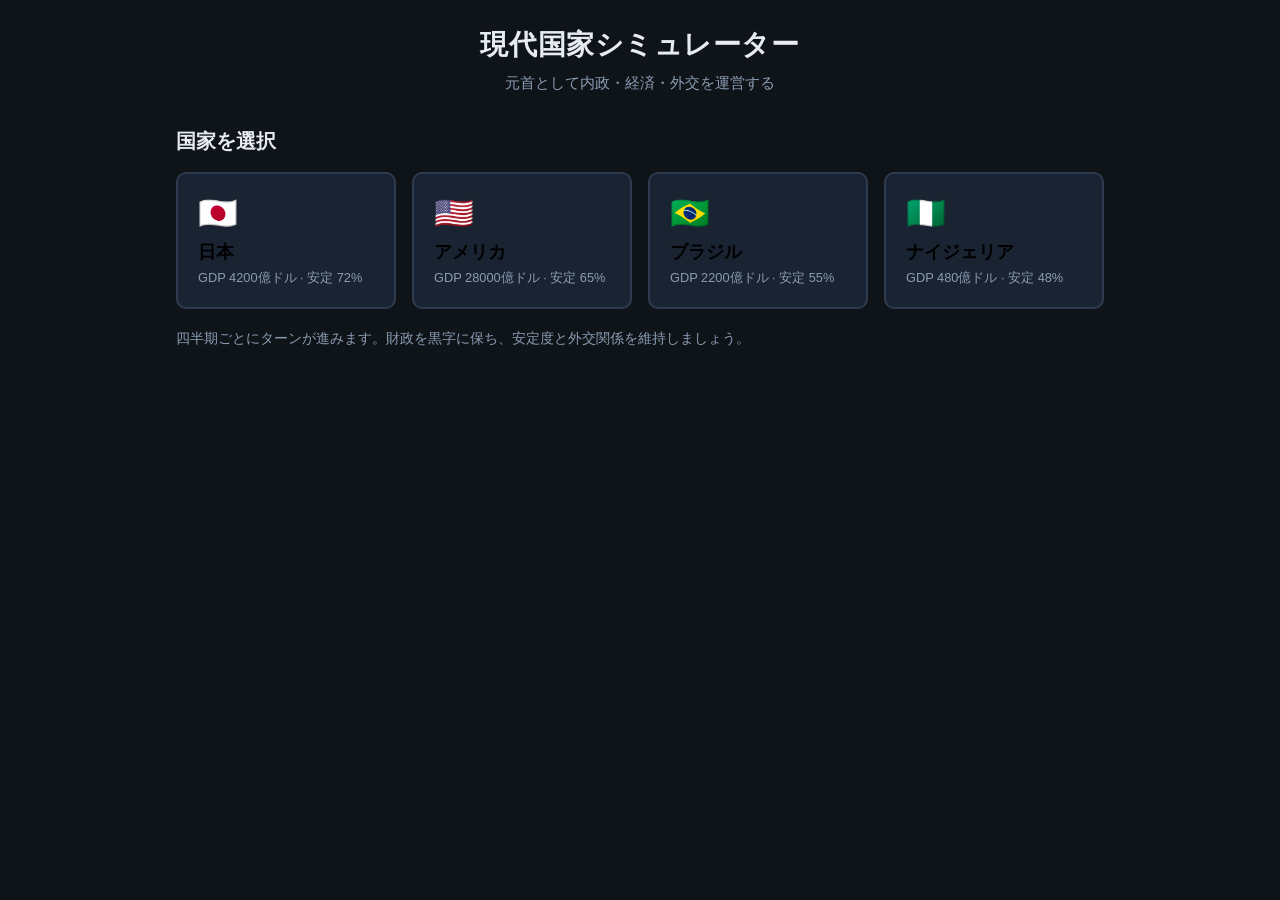
==== index.html @ 787380d3 "Add simple modern nation management browser game Victoria 3-inspired turn-based game with domestic p" ====
<!DOCTYPE html>
<html lang="ja">
<head>
  <meta charset="UTF-8">
  <meta name="viewport" content="width=device-width, initial-scale=1.0">
  <title>現代国家シミュレーター</title>
  <link rel="stylesheet" href="css/style.css">
</head>
<body>
  <div id="app">
    <header>
      <h1>現代国家シミュレーター</h1>
      <p class="subtitle">元首として内政・経済・外交を運営する</p>
    </header>

    <section id="screen-start" class="screen active">
      <h2>国家を選択</h2>
      <div id="country-select" class="country-grid"></div>
      <p class="hint">四半期ごとにターンが進みます。財政を黒字に保ち、安定度と外交関係を維持しましょう。</p>
    </section>

    <section id="screen-game" class="screen">
      <div class="top-bar">
        <div class="nation-info">
          <span id="player-flag" class="flag"></span>
          <strong id="player-name"></strong>
          <span id="turn-label" class="turn"></span>
        </div>
        <button type="button" id="btn-next-turn" class="btn primary">次の四半期へ</button>
      </div>

      <div class="stats-grid" id="stats-grid"></div>

      <div class="panels">
        <article class="panel">
          <h3>内政・経済</h3>
          <div class="policy-row">
            <label>税率 <span id="tax-value"></span>%</label>
            <input type="range" id="tax-rate" min="5" max="45" step="1">
          </div>
          <div class="actions">
            <button type="button" class="btn" data-action="invest-industry">産業投資 (−50億)</button>
            <button type="button" class="btn" data-action="invest-welfare">福祉投資 (−40億)</button>
            <button type="button" class="btn" data-action="invest-infra">インフラ投資 (−35億)</button>
          </div>
        </article>

        <article class="panel">
          <h3>国際貿易</h3>
          <p class="panel-desc">貿易協定で輸出収入が増加します。</p>
          <div id="trade-list" class="trade-list"></div>
        </article>

        <article class="panel">
          <h3>外交</h3>
          <div id="diplomacy-list" class="diplomacy-list"></div>
        </article>
      </div>

      <article class="panel log-panel">
        <h3>ニュース</h3>
        <ul id="event-log" class="event-log"></ul>
      </article>

      <button type="button" id="btn-restart" class="btn ghost">ゲームをやり直す</button>
    </section>

    <section id="screen-end" class="screen">
      <h2 id="end-title"></h2>
      <p id="end-message"></p>
      <button type="button" id="btn-play-again" class="btn primary">もう一度</button>
    </section>
  </div>

  <script src="js/game.js"></script>
</body>
</html>
---- css/style.css ----
:root {
  --bg: #0f1419;
  --surface: #1a2332;
  --surface2: #243044;
  --text: #e7ecf3;
  --muted: #8b9cb3;
  --accent: #3d8bfd;
  --accent-hover: #5a9dff;
  --good: #3ecf8e;
  --warn: #f0b429;
  --bad: #f56565;
  --border: #2d3a4f;
  --radius: 10px;
  --font: "Segoe UI", "Hiragino Sans", "Noto Sans JP", sans-serif;
}

* {
  box-sizing: border-box;
  margin: 0;
  padding: 0;
}

body {
  font-family: var(--font);
  background: var(--bg);
  color: var(--text);
  line-height: 1.5;
  min-height: 100vh;
}

#app {
  max-width: 960px;
  margin: 0 auto;
  padding: 1.5rem 1rem 3rem;
}

header {
  text-align: center;
  margin-bottom: 2rem;
}

header h1 {
  font-size: 1.75rem;
  font-weight: 700;
  letter-spacing: 0.02em;
}

.subtitle {
  color: var(--muted);
  font-size: 0.95rem;
  margin-top: 0.35rem;
}

.screen {
  display: none;
}

.screen.active {
  display: block;
}

h2 {
  font-size: 1.25rem;
  margin-bottom: 1rem;
}

.hint {
  color: var(--muted);
  font-size: 0.85rem;
  margin-top: 1.25rem;
}

.country-grid {
  display: grid;
  grid-template-columns: repeat(auto-fit, minmax(200px, 1fr));
  gap: 1rem;
}

.country-card {
  background: var(--surface);
  border: 2px solid var(--border);
  border-radius: var(--radius);
  padding: 1.25rem;
  cursor: pointer;
  transition: border-color 0.15s, transform 0.15s;
  text-align: left;
}

.country-card:hover {
  border-color: var(--accent);
  transform: translateY(-2px);
}

.country-card .flag {
  font-size: 2rem;
  display: block;
  margin-bottom: 0.5rem;
}

.country-card h3 {
  font-size: 1.1rem;
  margin-bottom: 0.35rem;
}

.country-card p {
  font-size: 0.8rem;
  color: var(--muted);
}

.top-bar {
  display: flex;
  flex-wrap: wrap;
  align-items: center;
  justify-content: space-between;
  gap: 1rem;
  margin-bottom: 1.25rem;
}

.nation-info {
  display: flex;
  align-items: center;
  gap: 0.5rem;
  font-size: 1.1rem;
}

.flag {
  font-size: 1.5rem;
}

.turn {
  color: var(--muted);
  font-size: 0.9rem;
  font-weight: normal;
  margin-left: 0.5rem;
}

.stats-grid {
  display: grid;
  grid-template-columns: repeat(auto-fit, minmax(130px, 1fr));
  gap: 0.75rem;
  margin-bottom: 1.25rem;
}

.stat-card {
  background: var(--surface);
  border-radius: var(--radius);
  padding: 0.85rem 1rem;
  border: 1px solid var(--border);
}

.stat-card .label {
  font-size: 0.75rem;
  color: var(--muted);
  text-transform: uppercase;
  letter-spacing: 0.04em;
}

.stat-card .value {
  font-size: 1.35rem;
  font-weight: 600;
  margin-top: 0.15rem;
}

.stat-card .value.good { color: var(--good); }
.stat-card .value.warn { color: var(--warn); }
.stat-card .value.bad { color: var(--bad); }

.panels {
  display: grid;
  gap: 1rem;
}

@media (min-width: 700px) {
  .panels {
    grid-template-columns: 1fr 1fr;
  }
  .log-panel {
    grid-column: 1 / -1;
  }
}

.panel {
  background: var(--surface);
  border: 1px solid var(--border);
  border-radius: var(--radius);
  padding: 1rem 1.15rem;
}

.panel h3 {
  font-size: 0.95rem;
  margin-bottom: 0.75rem;
  color: var(--muted);
  text-transform: uppercase;
  letter-spacing: 0.05em;
}

.panel-desc {
  font-size: 0.8rem;
  color: var(--muted);
  margin-bottom: 0.75rem;
}

.policy-row {
  margin-bottom: 1rem;
}

.policy-row label {
  display: flex;
  justify-content: space-between;
  font-size: 0.9rem;
  margin-bottom: 0.4rem;
}

input[type="range"] {
  width: 100%;
  accent-color: var(--accent);
}

.actions {
  display: flex;
  flex-direction: column;
  gap: 0.5rem;
}

.btn {
  font-family: inherit;
  font-size: 0.85rem;
  padding: 0.55rem 1rem;
  border-radius: 8px;
  border: 1px solid var(--border);
  background: var(--surface2);
  color: var(--text);
  cursor: pointer;
  transition: background 0.15s, border-color 0.15s;
}

.btn:hover:not(:disabled) {
  background: #2f4058;
  border-color: var(--accent);
}

.btn:disabled {
  opacity: 0.45;
  cursor: not-allowed;
}

.btn.primary {
  background: var(--accent);
  border-color: var(--accent);
  color: #fff;
  font-weight: 600;
}

.btn.primary:hover:not(:disabled) {
  background: var(--accent-hover);
}

.btn.ghost {
  background: transparent;
  margin-top: 1rem;
  width: 100%;
}

.trade-list,
.diplomacy-list {
  display: flex;
  flex-direction: column;
  gap: 0.65rem;
}

.nation-row {
  display: flex;
  flex-wrap: wrap;
  align-items: center;
  justify-content: space-between;
  gap: 0.5rem;
  padding: 0.5rem 0;
  border-bottom: 1px solid var(--border);
}

.nation-row:last-child {
  border-bottom: none;
}

.nation-row .name {
  font-weight: 500;
  min-width: 100px;
}

.relation-bar {
  flex: 1;
  min-width: 80px;
  height: 6px;
  background: var(--surface2);
  border-radius: 3px;
  overflow: hidden;
}

.relation-fill {
  height: 100%;
  border-radius: 3px;
  transition: width 0.3s;
}

.row-actions {
  display: flex;
  gap: 0.35rem;
  flex-wrap: wrap;
}

.row-actions .btn {
  padding: 0.35rem 0.6rem;
  font-size: 0.75rem;
}

.badge {
  font-size: 0.7rem;
  padding: 0.15rem 0.45rem;
  border-radius: 4px;
  background: var(--good);
  color: #0f1419;
  font-weight: 600;
}

.event-log {
  list-style: none;
  max-height: 180px;
  overflow-y: auto;
  font-size: 0.85rem;
}

.event-log li {
  padding: 0.4rem 0;
  border-bottom: 1px solid var(--border);
  color: var(--muted);
}

.event-log li:first-child {
  color: var(--text);
}

.event-log .turn-tag {
  color: var(--accent);
  font-weight: 600;
  margin-right: 0.35rem;
}

#screen-end {
  text-align: center;
  padding: 2rem 0;
}

#screen-end h2 {
  font-size: 1.5rem;
  margin-bottom: 0.75rem;
}

#screen-end p {
  color: var(--muted);
  margin-bottom: 1.5rem;
  max-width: 400px;
  margin-left: auto;
  margin-right: auto;
}
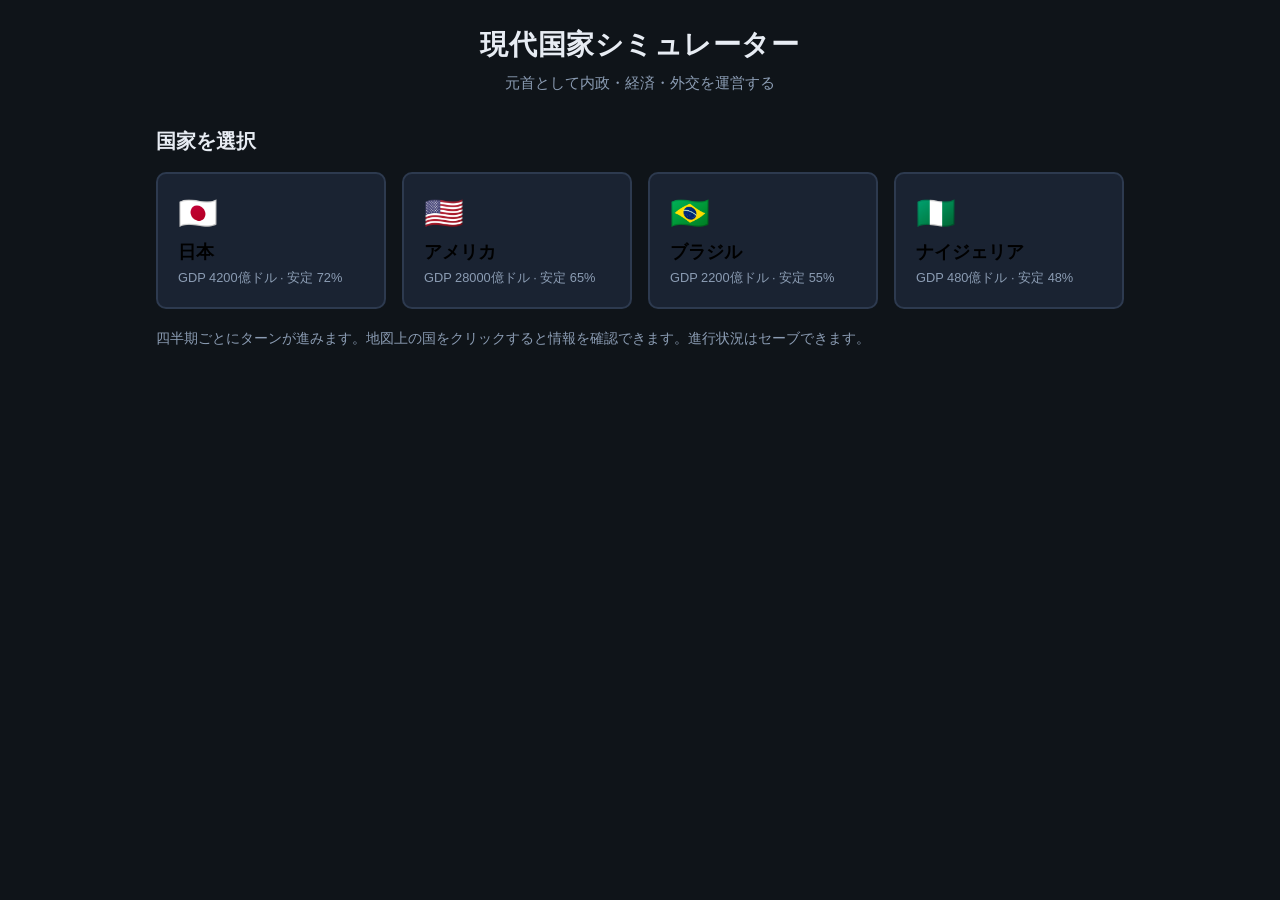
==== commit 30f0a93e: "Add world map and localStorage save system - SVG world map with nation markers, relation colors, tra" ====
--- a/index.html
+++ b/index.html
@@ -14,9 +14,10 @@
     </header>
 
     <section id="screen-start" class="screen active">
+      <div id="save-slots-start" class="save-section hidden"></div>
       <h2>国家を選択</h2>
       <div id="country-select" class="country-grid"></div>
-      <p class="hint">四半期ごとにターンが進みます。財政を黒字に保ち、安定度と外交関係を維持しましょう。</p>
+      <p class="hint">四半期ごとにターンが進みます。地図上の国をクリックすると情報を確認できます。進行状況はセーブできます。</p>
     </section>
 
     <section id="screen-game" class="screen">
@@ -26,8 +27,21 @@
           <strong id="player-name"></strong>
           <span id="turn-label" class="turn"></span>
         </div>
-        <button type="button" id="btn-next-turn" class="btn primary">次の四半期へ</button>
+        <div class="top-actions">
+          <button type="button" id="btn-save" class="btn">セーブ</button>
+          <button type="button" id="btn-next-turn" class="btn primary">次の四半期へ</button>
+        </div>
       </div>
+
+      <article class="panel map-panel">
+        <h3>世界地図</h3>
+        <p class="panel-desc">国をクリックして外交・貿易の状況を確認。自国は金色で表示されます。</p>
+        <div class="map-wrap">
+          <svg id="world-map" class="world-map" viewBox="0 0 360 180" role="img" aria-label="世界地図"></svg>
+          <div id="map-tooltip" class="map-tooltip hidden"></div>
+        </div>
+        <div id="map-detail" class="map-detail"></div>
+      </article>
 
       <div class="stats-grid" id="stats-grid"></div>
 
@@ -62,8 +76,20 @@
         <ul id="event-log" class="event-log"></ul>
       </article>
 
-      <button type="button" id="btn-restart" class="btn ghost">ゲームをやり直す</button>
+      <div class="bottom-actions">
+        <button type="button" id="btn-restart" class="btn ghost">ゲームをやり直す</button>
+      </div>
     </section>
+
+    <dialog id="save-dialog" class="save-dialog">
+      <form method="dialog">
+        <h3>セーブ / ロード</h3>
+        <div id="save-slots-dialog" class="save-slots"></div>
+        <div class="dialog-actions">
+          <button type="button" id="btn-save-cancel" class="btn">閉じる</button>
+        </div>
+      </form>
+    </dialog>
 
     <section id="screen-end" class="screen">
       <h2 id="end-title"></h2>
--- a/css/style.css
+++ b/css/style.css
@@ -20,6 +20,10 @@
   padding: 0;
 }
 
+.hidden {
+  display: none !important;
+}
+
 body {
   font-family: var(--font);
   background: var(--bg);
@@ -29,7 +33,7 @@
 }
 
 #app {
-  max-width: 960px;
+  max-width: 1000px;
   margin: 0 auto;
   padding: 1.5rem 1rem 3rem;
 }
@@ -116,6 +120,194 @@
   margin-bottom: 1.25rem;
 }
 
+.top-actions {
+  display: flex;
+  gap: 0.5rem;
+  flex-wrap: wrap;
+}
+
+.save-section {
+  margin-bottom: 1.5rem;
+}
+
+.save-section.hidden:empty {
+  display: none;
+}
+
+.save-section h3 {
+  font-size: 0.9rem;
+  color: var(--muted);
+  margin-bottom: 0.65rem;
+  text-transform: uppercase;
+  letter-spacing: 0.05em;
+}
+
+.save-slots {
+  display: flex;
+  flex-direction: column;
+  gap: 0.5rem;
+}
+
+.save-slot {
+  display: flex;
+  flex-wrap: wrap;
+  align-items: center;
+  justify-content: space-between;
+  gap: 0.5rem;
+  padding: 0.75rem 1rem;
+  background: var(--surface);
+  border: 1px solid var(--border);
+  border-radius: var(--radius);
+}
+
+.save-slot .meta {
+  flex: 1;
+  min-width: 180px;
+  font-size: 0.85rem;
+}
+
+.save-slot .meta strong {
+  display: block;
+  font-size: 0.95rem;
+  margin-bottom: 0.15rem;
+}
+
+.save-slot .meta span {
+  color: var(--muted);
+}
+
+.save-slot .slot-actions {
+  display: flex;
+  gap: 0.35rem;
+  flex-wrap: wrap;
+}
+
+.map-panel {
+  margin-bottom: 1.25rem;
+}
+
+.map-wrap {
+  position: relative;
+  background: #0a1628;
+  border-radius: 8px;
+  overflow: hidden;
+  border: 1px solid var(--border);
+}
+
+.world-map {
+  display: block;
+  width: 100%;
+  height: auto;
+  min-height: 200px;
+}
+
+.world-map .ocean {
+  fill: #0d2137;
+}
+
+.world-map .continent {
+  fill: #1e3a2f;
+  stroke: #2d5a45;
+  stroke-width: 0.5;
+}
+
+.world-map .trade-line {
+  stroke: var(--good);
+  stroke-width: 1.2;
+  stroke-dasharray: 4 3;
+  opacity: 0.7;
+  pointer-events: none;
+}
+
+.world-map .nation-marker {
+  cursor: pointer;
+  transition: transform 0.15s;
+}
+
+.world-map .nation-marker:hover circle {
+  stroke-width: 2.5;
+  filter: brightness(1.2);
+}
+
+.world-map .nation-marker.player circle {
+  stroke: #ffd54f;
+  stroke-width: 2.5;
+}
+
+.world-map .nation-marker.selected circle {
+  stroke: #fff;
+  stroke-width: 3;
+}
+
+.world-map .nation-label {
+  font-size: 7px;
+  fill: var(--text);
+  text-anchor: middle;
+  pointer-events: none;
+  font-family: var(--font);
+}
+
+.map-tooltip {
+  position: absolute;
+  bottom: 0.5rem;
+  left: 50%;
+  transform: translateX(-50%);
+  background: rgba(15, 20, 25, 0.92);
+  border: 1px solid var(--border);
+  padding: 0.4rem 0.75rem;
+  border-radius: 6px;
+  font-size: 0.8rem;
+  pointer-events: none;
+  white-space: nowrap;
+}
+
+.map-tooltip.hidden {
+  display: none;
+}
+
+.map-detail {
+  margin-top: 0.75rem;
+  font-size: 0.85rem;
+  color: var(--muted);
+  min-height: 2.5rem;
+}
+
+.map-detail strong {
+  color: var(--text);
+}
+
+.save-dialog {
+  border: 1px solid var(--border);
+  border-radius: var(--radius);
+  background: var(--surface);
+  color: var(--text);
+  padding: 0;
+  max-width: 420px;
+  width: calc(100% - 2rem);
+}
+
+.save-dialog::backdrop {
+  background: rgba(0, 0, 0, 0.6);
+}
+
+.save-dialog form {
+  padding: 1.25rem;
+}
+
+.save-dialog h3 {
+  margin-bottom: 1rem;
+  font-size: 1rem;
+}
+
+.dialog-actions {
+  margin-top: 1rem;
+  text-align: right;
+}
+
+.bottom-actions {
+  margin-top: 1rem;
+}
+
 .nation-info {
   display: flex;
   align-items: center;
